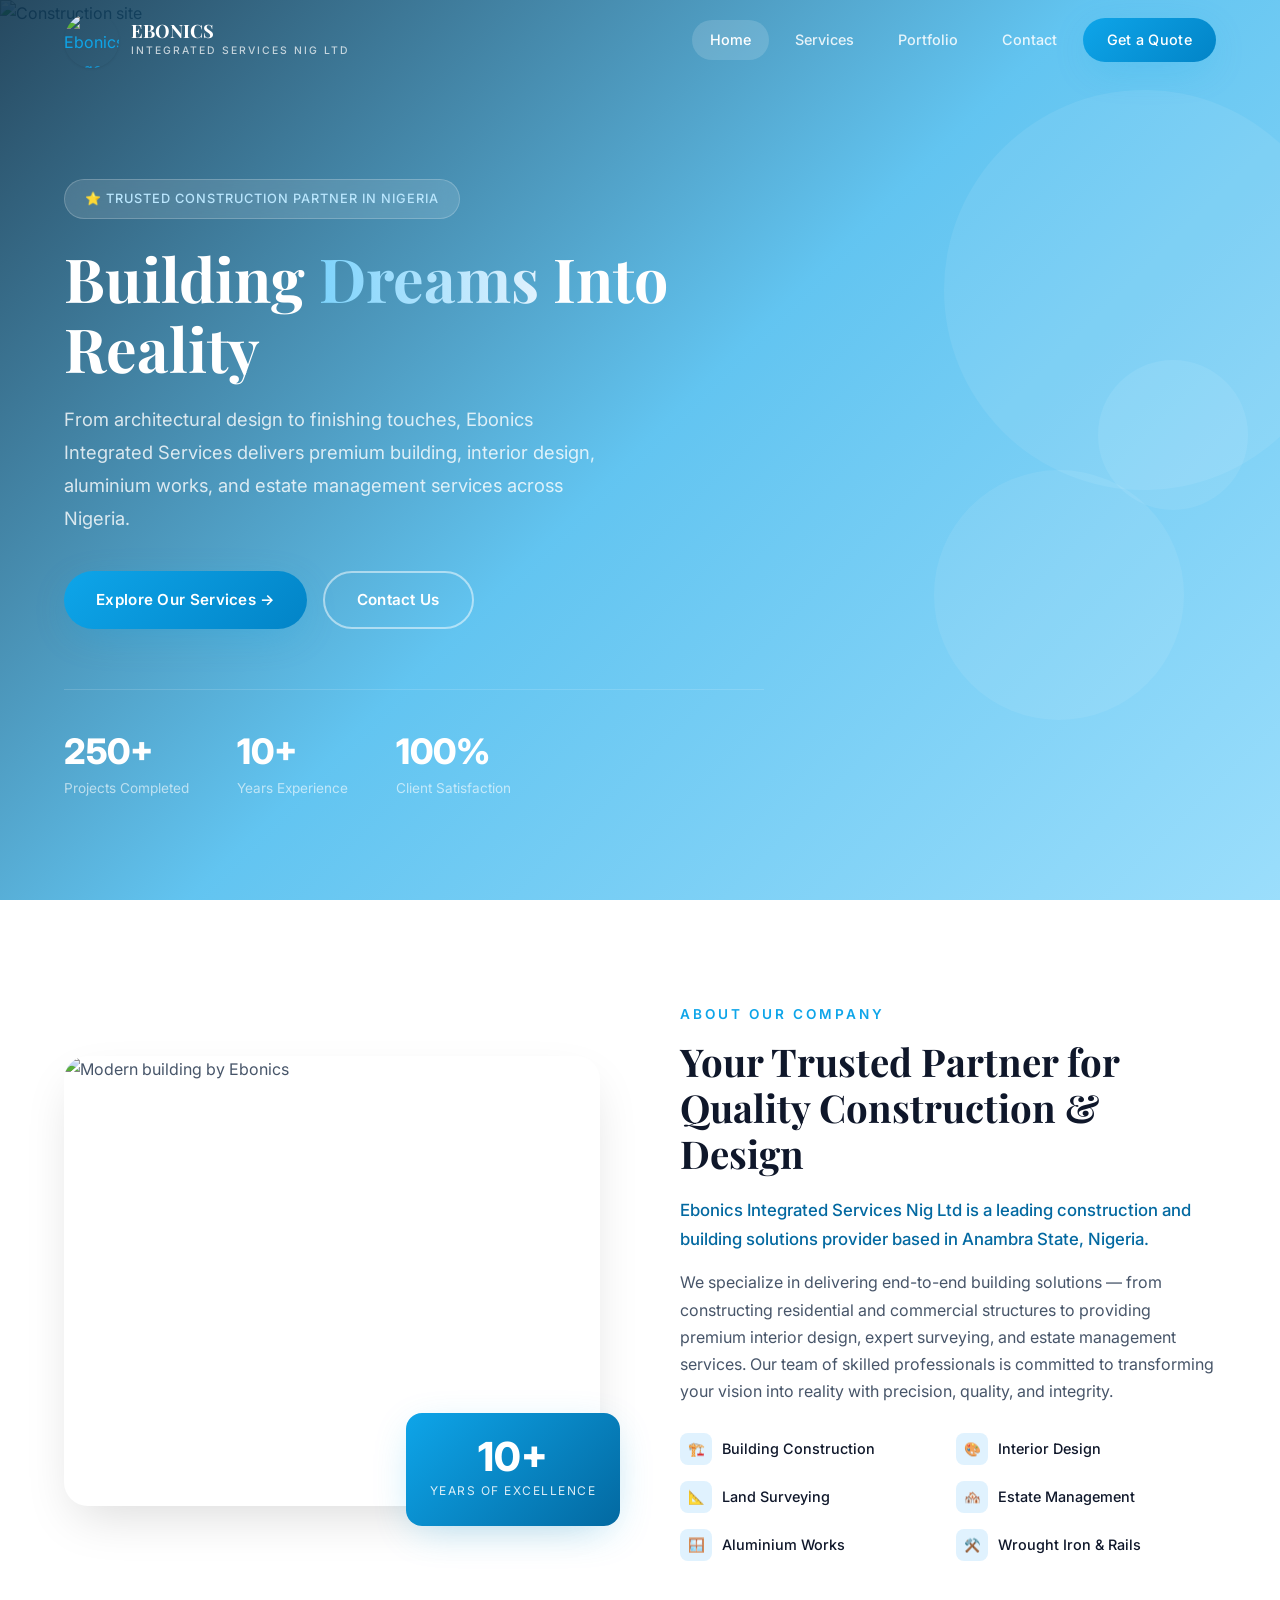
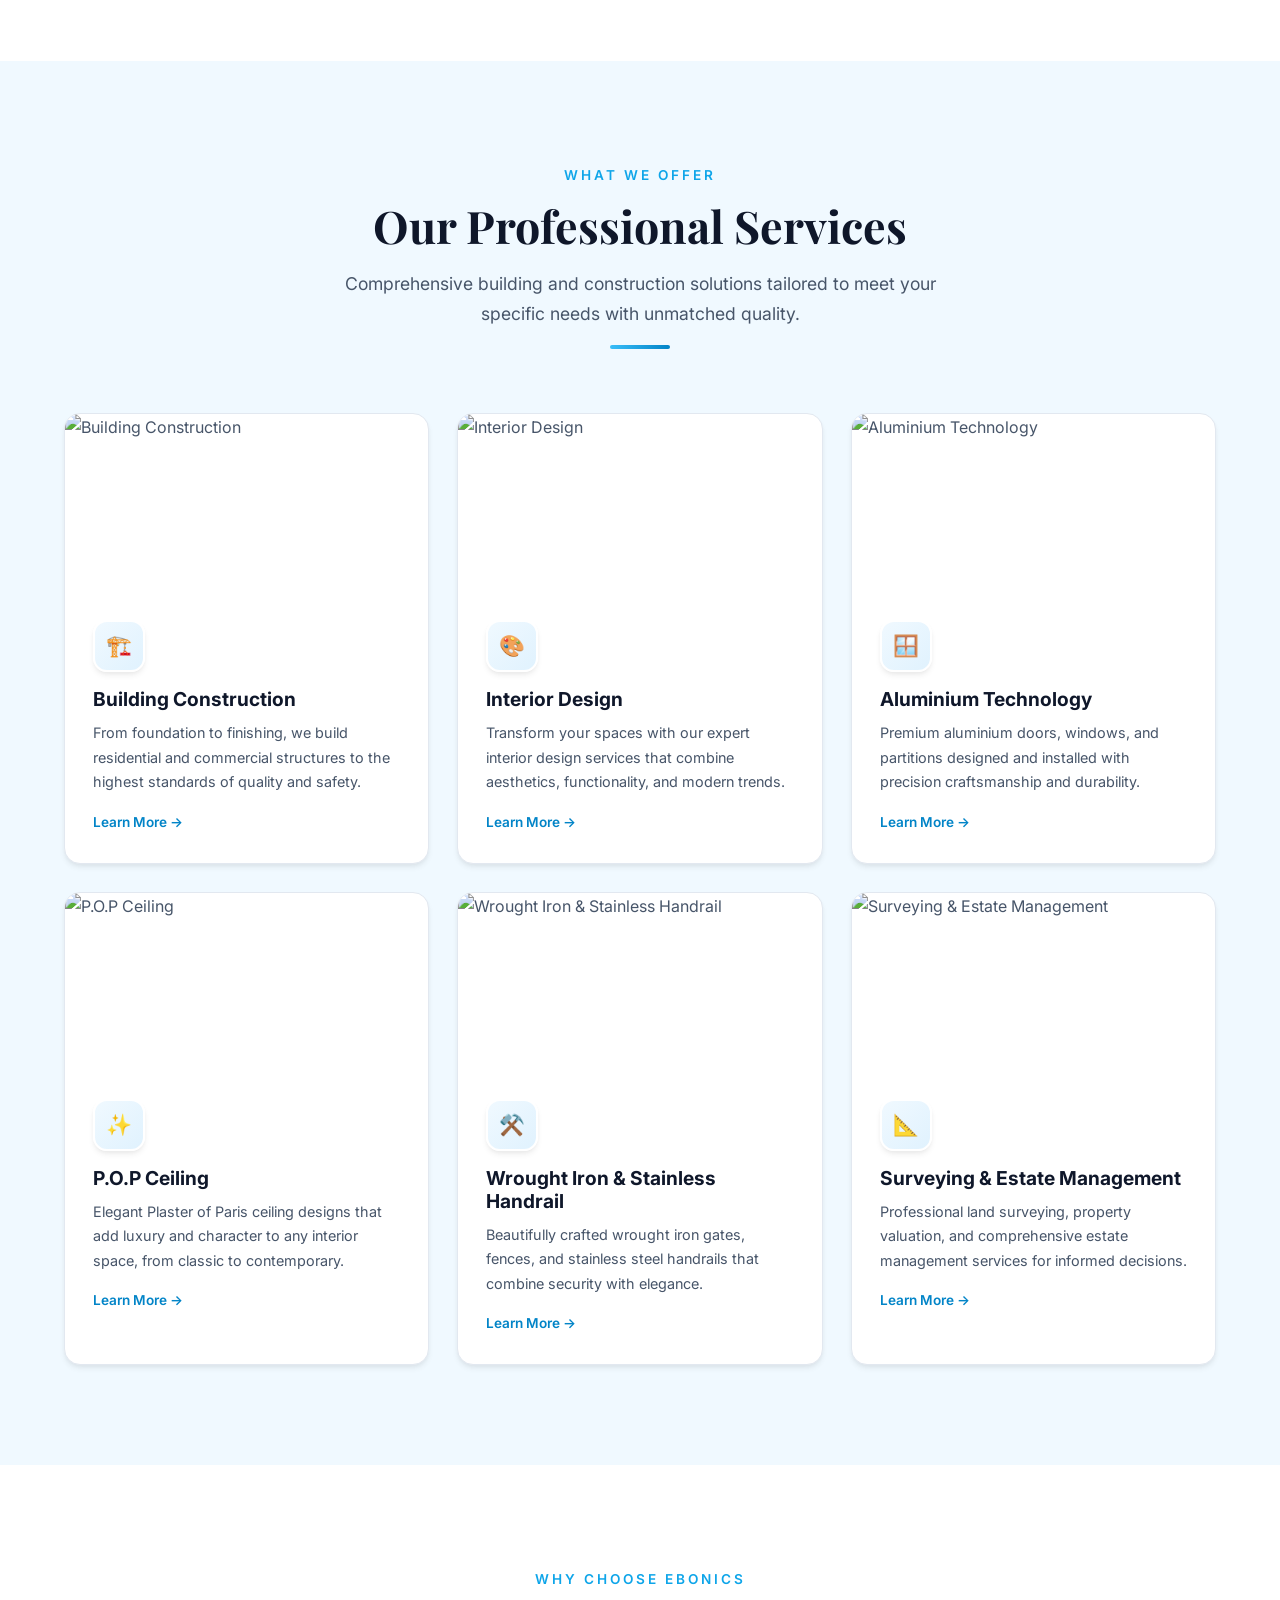
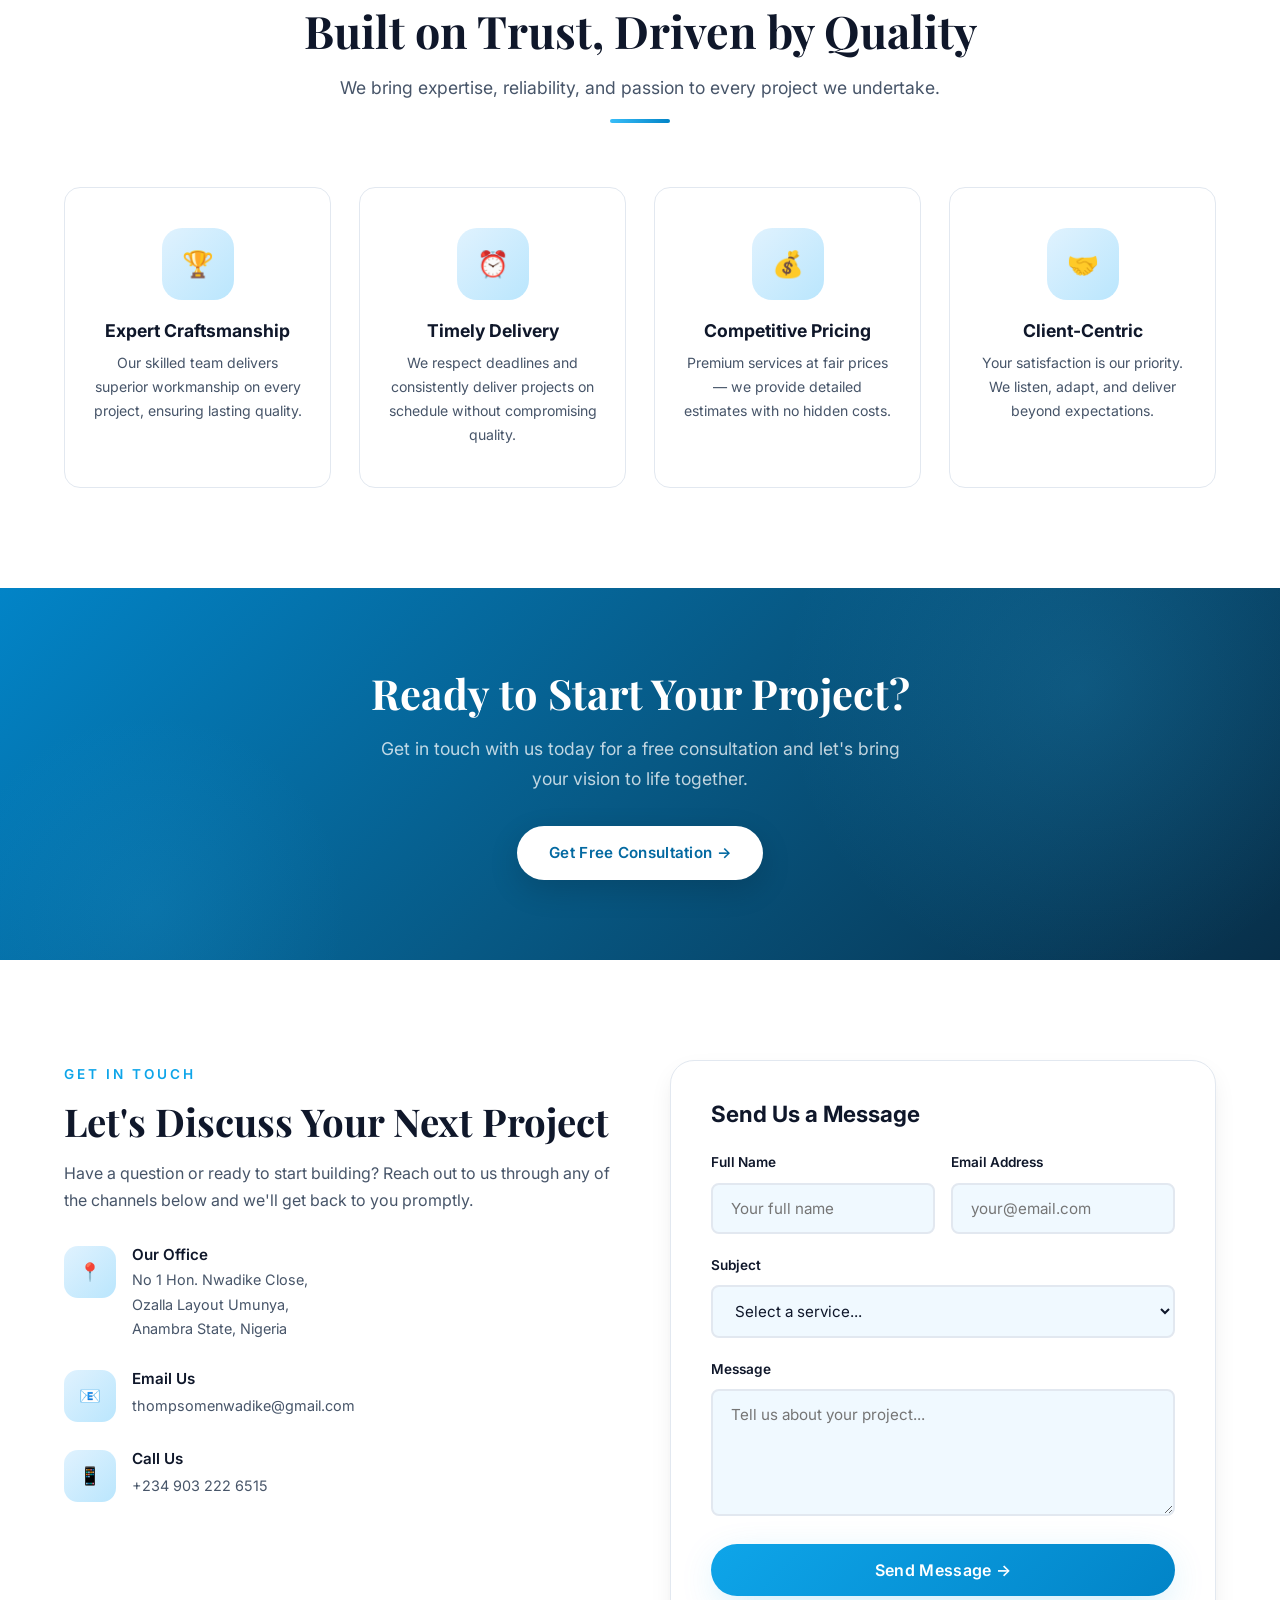
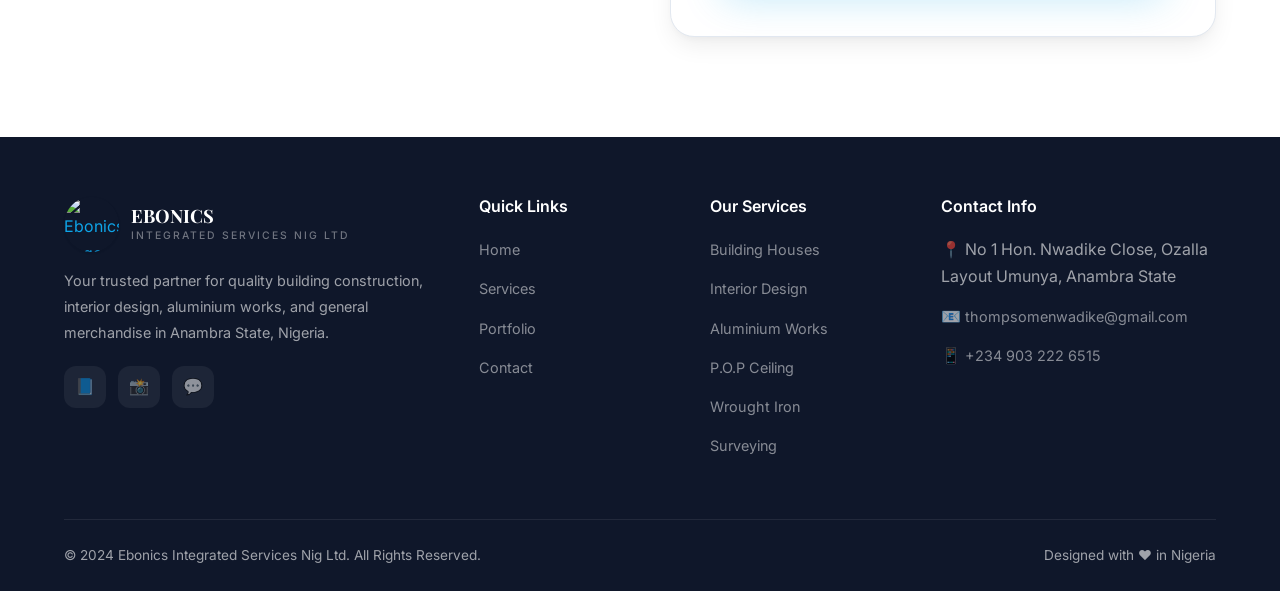
==== index.html @ 0209dad7 "Add files via upload" ====
<!DOCTYPE html>
<html lang="en">
<head>
  <meta charset="UTF-8">
  <meta name="viewport" content="width=device-width, initial-scale=1.0">
  <title>Ebonics Integrated Services Nig Ltd | Building & Construction Experts</title>
  <meta name="description" content="Ebonics Integrated Services Nig Ltd — Premier construction, interior design, surveying, estate management, aluminium technology, POP ceiling, wrought iron & stainless handrail specialists in Anambra State, Nigeria.">
  <meta name="keywords" content="construction, building, interior design, surveying, estate management, aluminium, POP ceiling, wrought iron, stainless handrail, Nigeria, Anambra">
  <link rel="stylesheet" href="style.css">
  <link rel="icon" href="images/logo.png" type="image/png">
</head>
<body>

  <!-- ====== HEADER / NAVIGATION ====== -->
  <header class="header" id="header">
    <div class="container">
      <a href="index.html" class="logo">
        <img src="images/logo.png" alt="Ebonics Logo">
        <div class="logo-text">
          <span class="brand-name">EBONICS</span>
          <span class="brand-tagline">Integrated Services Nig Ltd</span>
        </div>
      </a>

      <nav class="nav-links" id="navLinks">
        <a href="index.html" class="active">Home</a>
        <a href="services.html">Services</a>
        <a href="portfolio.html">Portfolio</a>
        <a href="contact.html">Contact</a>
        <a href="contact.html" class="btn btn-primary">Get a Quote</a>
      </nav>

      <button class="hamburger" id="hamburger" aria-label="Menu">
        <span></span>
        <span></span>
        <span></span>
      </button>
    </div>
    <div class="nav-overlay" id="navOverlay"></div>
  </header>

  <!-- ====== HERO SECTION ====== -->
  <section class="hero" id="hero">
    <div class="hero-bg">
      <img src="images/hero-bg.jpg" alt="Construction site">
    </div>
    <div class="container">
      <div class="hero-content">
        <div class="hero-badge">
          ⭐ Trusted Construction Partner in Nigeria
        </div>
        <h1>Building <span class="highlight">Dreams</span> Into Reality</h1>
        <p>From architectural design to finishing touches, Ebonics Integrated Services delivers premium building, interior design, aluminium works, and estate management services across Nigeria.</p>
        <div class="hero-buttons">
          <a href="services.html" class="btn btn-primary">Explore Our Services →</a>
          <a href="contact.html" class="btn btn-outline">Contact Us</a>
        </div>
        <div class="hero-stats">
          <div class="hero-stat">
            <h3>250+</h3>
            <p>Projects Completed</p>
          </div>
          <div class="hero-stat">
            <h3>10+</h3>
            <p>Years Experience</p>
          </div>
          <div class="hero-stat">
            <h3>100%</h3>
            <p>Client Satisfaction</p>
          </div>
        </div>
      </div>
    </div>
    <div class="hero-shapes">
      <div class="shape shape-1"></div>
      <div class="shape shape-2"></div>
      <div class="shape shape-3"></div>
    </div>
  </section>

  <!-- ====== ABOUT SECTION ====== -->
  <section class="section" id="about">
    <div class="container">
      <div class="about-grid">
        <div class="about-image reveal-left">
          <img src="images/service-building.jpg" alt="Modern building by Ebonics">
          <div class="experience-badge">
            <div class="number">10+</div>
            <div class="label">Years of Excellence</div>
          </div>
        </div>
        <div class="about-text reveal-right">
          <div class="section-header" style="text-align: left; margin-bottom: 0;">
            <span class="subtitle">About Our Company</span>
          </div>
          <h2>Your Trusted Partner for Quality Construction & Design</h2>
          <p class="lead">Ebonics Integrated Services Nig Ltd is a leading construction and building solutions provider based in Anambra State, Nigeria.</p>
          <p>We specialize in delivering end-to-end building solutions — from constructing residential and commercial structures to providing premium interior design, expert surveying, and estate management services. Our team of skilled professionals is committed to transforming your vision into reality with precision, quality, and integrity.</p>
          <div class="about-features">
            <div class="about-feature">
              <span class="icon">🏗️</span>
              Building Construction
            </div>
            <div class="about-feature">
              <span class="icon">🎨</span>
              Interior Design
            </div>
            <div class="about-feature">
              <span class="icon">📐</span>
              Land Surveying
            </div>
            <div class="about-feature">
              <span class="icon">🏘️</span>
              Estate Management
            </div>
            <div class="about-feature">
              <span class="icon">🪟</span>
              Aluminium Works
            </div>
            <div class="about-feature">
              <span class="icon">⚒️</span>
              Wrought Iron & Rails
            </div>
          </div>
        </div>
      </div>
    </div>
  </section>

  <!-- ====== SERVICES SECTION ====== -->
  <section class="section section-alt" id="services">
    <div class="container">
      <div class="section-header reveal">
        <span class="subtitle">What We Offer</span>
        <h2>Our Professional Services</h2>
        <p>Comprehensive building and construction solutions tailored to meet your specific needs with unmatched quality.</p>
        <span class="accent-line"></span>
      </div>

      <div class="services-grid">
        <!-- Service 1 -->
        <div class="service-card reveal">
          <div class="card-image">
            <img src="images/service-building.jpg" alt="Building Construction">
          </div>
          <div class="card-body">
            <div class="card-icon">🏗️</div>
            <h3>Building Construction</h3>
            <p>From foundation to finishing, we build residential and commercial structures to the highest standards of quality and safety.</p>
            <a href="services.html" class="card-link">Learn More →</a>
          </div>
        </div>

        <!-- Service 2 -->
        <div class="service-card reveal">
          <div class="card-image">
            <img src="images/service-interior.jpg" alt="Interior Design">
          </div>
          <div class="card-body">
            <div class="card-icon">🎨</div>
            <h3>Interior Design</h3>
            <p>Transform your spaces with our expert interior design services that combine aesthetics, functionality, and modern trends.</p>
            <a href="services.html" class="card-link">Learn More →</a>
          </div>
        </div>

        <!-- Service 3 -->
        <div class="service-card reveal">
          <div class="card-image">
            <img src="images/service-aluminium.jpg" alt="Aluminium Technology">
          </div>
          <div class="card-body">
            <div class="card-icon">🪟</div>
            <h3>Aluminium Technology</h3>
            <p>Premium aluminium doors, windows, and partitions designed and installed with precision craftsmanship and durability.</p>
            <a href="services.html" class="card-link">Learn More →</a>
          </div>
        </div>

        <!-- Service 4 -->
        <div class="service-card reveal">
          <div class="card-image">
            <img src="images/service-ceiling.jpg" alt="P.O.P Ceiling">
          </div>
          <div class="card-body">
            <div class="card-icon">✨</div>
            <h3>P.O.P Ceiling</h3>
            <p>Elegant Plaster of Paris ceiling designs that add luxury and character to any interior space, from classic to contemporary.</p>
            <a href="services.html" class="card-link">Learn More →</a>
          </div>
        </div>

        <!-- Service 5 -->
        <div class="service-card reveal">
          <div class="card-image">
            <img src="images/service-wroughtiron.jpg" alt="Wrought Iron & Stainless Handrail">
          </div>
          <div class="card-body">
            <div class="card-icon">⚒️</div>
            <h3>Wrought Iron & Stainless Handrail</h3>
            <p>Beautifully crafted wrought iron gates, fences, and stainless steel handrails that combine security with elegance.</p>
            <a href="services.html" class="card-link">Learn More →</a>
          </div>
        </div>

        <!-- Service 6 -->
        <div class="service-card reveal">
          <div class="card-image">
            <img src="images/service-building.jpg" alt="Surveying & Estate Management">
          </div>
          <div class="card-body">
            <div class="card-icon">📐</div>
            <h3>Surveying & Estate Management</h3>
            <p>Professional land surveying, property valuation, and comprehensive estate management services for informed decisions.</p>
            <a href="services.html" class="card-link">Learn More →</a>
          </div>
        </div>
      </div>
    </div>
  </section>

  <!-- ====== WHY CHOOSE US ====== -->
  <section class="section" id="why-us">
    <div class="container">
      <div class="section-header reveal">
        <span class="subtitle">Why Choose Ebonics</span>
        <h2>Built on Trust, Driven by Quality</h2>
        <p>We bring expertise, reliability, and passion to every project we undertake.</p>
        <span class="accent-line"></span>
      </div>

      <div class="why-grid">
        <div class="why-card reveal">
          <div class="why-icon">🏆</div>
          <h3>Expert Craftsmanship</h3>
          <p>Our skilled team delivers superior workmanship on every project, ensuring lasting quality.</p>
        </div>
        <div class="why-card reveal">
          <div class="why-icon">⏰</div>
          <h3>Timely Delivery</h3>
          <p>We respect deadlines and consistently deliver projects on schedule without compromising quality.</p>
        </div>
        <div class="why-card reveal">
          <div class="why-icon">💰</div>
          <h3>Competitive Pricing</h3>
          <p>Premium services at fair prices — we provide detailed estimates with no hidden costs.</p>
        </div>
        <div class="why-card reveal">
          <div class="why-icon">🤝</div>
          <h3>Client-Centric</h3>
          <p>Your satisfaction is our priority. We listen, adapt, and deliver beyond expectations.</p>
        </div>
      </div>
    </div>
  </section>

  <!-- ====== CTA BANNER ====== -->
  <section class="cta-banner">
    <div class="container reveal">
      <h2>Ready to Start Your Project?</h2>
      <p>Get in touch with us today for a free consultation and let's bring your vision to life together.</p>
      <a href="mailto:thompsomenwadike@gmail.com?subject=Project%20Inquiry%20-%20Ebonics%20Integrated%20Services" class="btn btn-primary">Get Free Consultation →</a>
    </div>
  </section>

  <!-- ====== CONTACT PREVIEW ====== -->
  <section class="section" id="contact-preview">
    <div class="container">
      <div class="contact-grid">
        <div class="contact-info reveal-left">
          <div class="section-header" style="text-align: left; margin-bottom: 0;">
            <span class="subtitle">Get In Touch</span>
          </div>
          <h2>Let's Discuss Your Next Project</h2>
          <p>Have a question or ready to start building? Reach out to us through any of the channels below and we'll get back to you promptly.</p>

          <div class="contact-item">
            <div class="contact-icon">📍</div>
            <div>
              <h4>Our Office</h4>
              <p>No 1 Hon. Nwadike Close,<br>Ozalla Layout Umunya,<br>Anambra State, Nigeria</p>
            </div>
          </div>

          <div class="contact-item">
            <div class="contact-icon">📧</div>
            <div>
              <h4>Email Us</h4>
              <a href="mailto:thompsomenwadike@gmail.com">thompsomenwadike@gmail.com</a>
            </div>
          </div>

          <div class="contact-item">
            <div class="contact-icon">📱</div>
            <div>
              <h4>Call Us</h4>
              <a href="tel:+2349032226515">+234 903 222 6515</a>
            </div>
          </div>
        </div>

        <div class="contact-form reveal-right">
          <h3>Send Us a Message</h3>
          <form id="contactForm">
            <div class="form-row">
              <div class="form-group">
                <label for="contactName">Full Name</label>
                <input type="text" id="contactName" name="name" placeholder="Your full name" required>
              </div>
              <div class="form-group">
                <label for="contactEmail">Email Address</label>
                <input type="email" id="contactEmail" name="email" placeholder="your@email.com" required>
              </div>
            </div>
            <div class="form-group">
              <label for="contactSubject">Subject</label>
              <select id="contactSubject" name="subject">
                <option value="">Select a service...</option>
                <option value="Building Construction">Building Construction</option>
                <option value="Interior Design">Interior Design</option>
                <option value="Aluminium Works">Aluminium Works</option>
                <option value="POP Ceiling">P.O.P Ceiling</option>
                <option value="Wrought Iron & Handrail">Wrought Iron & Stainless Handrail</option>
                <option value="Surveying & Estate Management">Surveying & Estate Management</option>
                <option value="General Inquiry">General Inquiry</option>
              </select>
            </div>
            <div class="form-group">
              <label for="contactMessage">Message</label>
              <textarea id="contactMessage" name="message" placeholder="Tell us about your project..." rows="5" required></textarea>
            </div>
            <button type="submit" class="btn btn-primary">Send Message →</button>
          </form>
        </div>
      </div>
    </div>
  </section>

  <!-- ====== FOOTER ====== -->
  <footer class="footer" id="footer">
    <div class="container">
      <div class="footer-grid">
        <div class="footer-brand">
          <a href="index.html" class="logo">
            <img src="images/logo.png" alt="Ebonics Logo">
            <div class="logo-text">
              <span class="brand-name">EBONICS</span>
              <span class="brand-tagline">Integrated Services Nig Ltd</span>
            </div>
          </a>
          <p>Your trusted partner for quality building construction, interior design, aluminium works, and general merchandise in Anambra State, Nigeria.</p>
          <div class="footer-social">
            <a href="#" aria-label="Facebook">📘</a>
            <a href="#" aria-label="Instagram">📸</a>
            <a href="#" aria-label="WhatsApp">💬</a>
          </div>
        </div>

        <div class="footer-col">
          <h4>Quick Links</h4>
          <ul>
            <li><a href="index.html">Home</a></li>
            <li><a href="services.html">Services</a></li>
            <li><a href="portfolio.html">Portfolio</a></li>
            <li><a href="contact.html">Contact</a></li>
          </ul>
        </div>

        <div class="footer-col">
          <h4>Our Services</h4>
          <ul>
            <li><a href="services.html">Building Houses</a></li>
            <li><a href="services.html">Interior Design</a></li>
            <li><a href="services.html">Aluminium Works</a></li>
            <li><a href="services.html">P.O.P Ceiling</a></li>
            <li><a href="services.html">Wrought Iron</a></li>
            <li><a href="services.html">Surveying</a></li>
          </ul>
        </div>

        <div class="footer-col">
          <h4>Contact Info</h4>
          <ul>
            <li>📍 No 1 Hon. Nwadike Close, Ozalla Layout Umunya, Anambra State</li>
            <li>📧 <a href="mailto:thompsomenwadike@gmail.com">thompsomenwadike@gmail.com</a></li>
            <li>📱 <a href="tel:+2349032226515">+234 903 222 6515</a></li>
          </ul>
        </div>
      </div>

      <div class="footer-bottom">
        <p>&copy; 2024 Ebonics Integrated Services Nig Ltd. All Rights Reserved.</p>
        <p>Designed with ❤️ in Nigeria</p>
      </div>
    </div>
  </footer>

  <script src="script.js"></script>
</body>
</html>
---- style.css ----
/* ============================================
   EBONICS INTEGRATED SERVICES - Design System
   Colors: Sky Blue & White with Gold accents
   ============================================ */

/* Google Fonts */
@import url('https://fonts.googleapis.com/css2?family=Inter:wght@300;400;500;600;700;800;900&family=Playfair+Display:wght@400;500;600;700&display=swap');

/* ---- CSS Custom Properties ---- */
:root {
  /* Primary Sky Blue Palette */
  --sky-50: #f0f9ff;
  --sky-100: #e0f2fe;
  --sky-200: #bae6fd;
  --sky-300: #7dd3fc;
  --sky-400: #38bdf8;
  --sky-500: #0ea5e9;
  --sky-600: #0284c7;
  --sky-700: #0369a1;
  --sky-800: #075985;
  --sky-900: #0c4a6e;
  --sky-950: #082f49;

  /* Neutral */
  --white: #ffffff;
  --off-white: #f8fafc;
  --gray-100: #f1f5f9;
  --gray-200: #e2e8f0;
  --gray-300: #cbd5e1;
  --gray-400: #94a3b8;
  --gray-500: #64748b;
  --gray-600: #475569;
  --gray-700: #334155;
  --gray-800: #1e293b;
  --gray-900: #0f172a;

  /* Accent from Logo */
  --gold: #c9a84c;
  --gold-dark: #a58836;
  --green-dark: #1b5e3b;

  /* Semantic */
  --primary: var(--sky-500);
  --primary-hover: var(--sky-600);
  --primary-light: var(--sky-100);
  --text-heading: var(--gray-900);
  --text-body: var(--gray-600);
  --text-muted: var(--gray-400);
  --bg-primary: var(--white);
  --bg-secondary: var(--sky-50);
  --border-color: var(--gray-200);

  /* Sizing */
  --max-width: 1200px;
  --header-height: 80px;
  --border-radius: 16px;
  --border-radius-sm: 8px;
  --border-radius-lg: 24px;

  /* Shadows */
  --shadow-sm: 0 1px 3px rgba(0, 0, 0, 0.06), 0 1px 2px rgba(0, 0, 0, 0.04);
  --shadow-md: 0 4px 6px -1px rgba(0, 0, 0, 0.07), 0 2px 4px -1px rgba(0, 0, 0, 0.04);
  --shadow-lg: 0 10px 25px -3px rgba(0, 0, 0, 0.08), 0 4px 6px -2px rgba(0, 0, 0, 0.03);
  --shadow-xl: 0 20px 50px -12px rgba(0, 0, 0, 0.15);
  --shadow-blue: 0 10px 40px -10px rgba(14, 165, 233, 0.3);

  /* Transitions */
  --transition-fast: 0.2s ease;
  --transition-base: 0.3s ease;
  --transition-slow: 0.5s ease;
}

/* ---- Reset & Base ---- */
*, *::before, *::after {
  margin: 0;
  padding: 0;
  box-sizing: border-box;
}

html {
  scroll-behavior: smooth;
  font-size: 16px;
}

body {
  font-family: 'Inter', -apple-system, BlinkMacSystemFont, sans-serif;
  color: var(--text-body);
  background-color: var(--bg-primary);
  line-height: 1.7;
  overflow-x: hidden;
  -webkit-font-smoothing: antialiased;
  -moz-osx-font-smoothing: grayscale;
}

img {
  max-width: 100%;
  height: auto;
  display: block;
}

a {
  color: var(--primary);
  text-decoration: none;
  transition: color var(--transition-fast);
}

a:hover {
  color: var(--primary-hover);
}

ul, ol {
  list-style: none;
}

h1, h2, h3, h4, h5, h6 {
  font-family: 'Playfair Display', 'Georgia', serif;
  color: var(--text-heading);
  line-height: 1.2;
  font-weight: 700;
}

/* ---- Utility Classes ---- */
.container {
  width: 100%;
  max-width: var(--max-width);
  margin: 0 auto;
  padding: 0 24px;
}

.section {
  padding: 100px 0;
}

.section-alt {
  background-color: var(--bg-secondary);
}

.section-header {
  text-align: center;
  margin-bottom: 64px;
}

.section-header .subtitle {
  display: inline-block;
  font-size: 0.85rem;
  font-weight: 600;
  color: var(--primary);
  text-transform: uppercase;
  letter-spacing: 3px;
  margin-bottom: 12px;
  font-family: 'Inter', sans-serif;
}

.section-header h2 {
  font-size: clamp(2rem, 4vw, 2.8rem);
  margin-bottom: 16px;
  color: var(--text-heading);
}

.section-header p {
  font-size: 1.1rem;
  color: var(--text-body);
  max-width: 600px;
  margin: 0 auto;
}

.section-header .accent-line {
  display: block;
  width: 60px;
  height: 4px;
  background: linear-gradient(90deg, var(--sky-400), var(--sky-600));
  border-radius: 2px;
  margin: 16px auto 0;
}

.btn {
  display: inline-flex;
  align-items: center;
  gap: 8px;
  padding: 14px 32px;
  font-size: 0.95rem;
  font-weight: 600;
  font-family: 'Inter', sans-serif;
  border-radius: 50px;
  border: none;
  cursor: pointer;
  transition: all var(--transition-base);
  text-decoration: none;
  letter-spacing: 0.3px;
}

.btn-primary {
  background: linear-gradient(135deg, var(--sky-500), var(--sky-600));
  color: var(--white);
  box-shadow: var(--shadow-blue);
}

.btn-primary:hover {
  background: linear-gradient(135deg, var(--sky-600), var(--sky-700));
  transform: translateY(-2px);
  box-shadow: 0 14px 44px -10px rgba(14, 165, 233, 0.45);
  color: var(--white);
}

.btn-outline {
  background: transparent;
  color: var(--white);
  border: 2px solid rgba(255, 255, 255, 0.5);
}

.btn-outline:hover {
  background: var(--white);
  color: var(--sky-600);
  border-color: var(--white);
  transform: translateY(-2px);
}

.btn-outline-dark {
  background: transparent;
  color: var(--sky-600);
  border: 2px solid var(--sky-500);
}

.btn-outline-dark:hover {
  background: var(--sky-500);
  color: var(--white);
  transform: translateY(-2px);
  box-shadow: var(--shadow-blue);
}

/* ---- Scroll Animation Classes ---- */
.reveal {
  opacity: 0;
  transform: translateY(40px);
  transition: opacity 0.8s ease, transform 0.8s ease;
}

.reveal.active {
  opacity: 1;
  transform: translateY(0);
}

.reveal-left {
  opacity: 0;
  transform: translateX(-40px);
  transition: opacity 0.8s ease, transform 0.8s ease;
}

.reveal-left.active {
  opacity: 1;
  transform: translateX(0);
}

.reveal-right {
  opacity: 0;
  transform: translateX(40px);
  transition: opacity 0.8s ease, transform 0.8s ease;
}

.reveal-right.active {
  opacity: 1;
  transform: translateX(0);
}

/* ---- HEADER / NAVIGATION ---- */
.header {
  position: fixed;
  top: 0;
  left: 0;
  right: 0;
  height: var(--header-height);
  z-index: 1000;
  transition: all var(--transition-base);
}

.header.scrolled {
  background: rgba(255, 255, 255, 0.92);
  backdrop-filter: blur(20px);
  -webkit-backdrop-filter: blur(20px);
  box-shadow: 0 1px 20px rgba(0, 0, 0, 0.06);
}

.header .container {
  display: flex;
  align-items: center;
  justify-content: space-between;
  height: 100%;
}

.logo {
  display: flex;
  align-items: center;
  gap: 12px;
  text-decoration: none;
}

.logo img {
  width: 55px;
  height: 55px;
  border-radius: 50%;
  object-fit: cover;
  box-shadow: var(--shadow-sm);
}

.logo-text {
  display: flex;
  flex-direction: column;
}

.logo-text .brand-name {
  font-family: 'Playfair Display', serif;
  font-size: 1.15rem;
  font-weight: 700;
  color: var(--white);
  line-height: 1.2;
  transition: color var(--transition-base);
}

.logo-text .brand-tagline {
  font-size: 0.65rem;
  text-transform: uppercase;
  letter-spacing: 2px;
  color: rgba(255, 255, 255, 0.7);
  font-weight: 500;
  transition: color var(--transition-base);
}

.header.scrolled .logo-text .brand-name {
  color: var(--sky-800);
}

.header.scrolled .logo-text .brand-tagline {
  color: var(--gray-500);
}

.nav-links {
  display: flex;
  align-items: center;
  gap: 8px;
}

.nav-links a {
  font-size: 0.9rem;
  font-weight: 500;
  color: rgba(255, 255, 255, 0.85);
  padding: 8px 18px;
  border-radius: 50px;
  transition: all var(--transition-fast);
  font-family: 'Inter', sans-serif;
}

.nav-links a:hover,
.nav-links a.active {
  color: var(--white);
  background: rgba(255, 255, 255, 0.15);
}

.header.scrolled .nav-links a {
  color: var(--gray-700);
}

.header.scrolled .nav-links a:hover,
.header.scrolled .nav-links a.active {
  color: var(--sky-600);
  background: var(--sky-50);
}

.nav-links .btn-primary {
  color: var(--white) !important;
  padding: 10px 24px;
}

/* Hamburger Menu */
.hamburger {
  display: none;
  flex-direction: column;
  gap: 6px;
  cursor: pointer;
  padding: 4px;
  background: none;
  border: none;
  z-index: 1001;
}

.hamburger span {
  display: block;
  width: 28px;
  height: 2.5px;
  background: var(--white);
  border-radius: 2px;
  transition: all var(--transition-base);
}

.header.scrolled .hamburger span {
  background: var(--gray-800);
}

.hamburger.open span:nth-child(1) {
  transform: rotate(45deg) translate(6px, 6px);
}

.hamburger.open span:nth-child(2) {
  opacity: 0;
}

.hamburger.open span:nth-child(3) {
  transform: rotate(-45deg) translate(6px, -6px);
}

/* ---- HERO SECTION ---- */
.hero {
  position: relative;
  min-height: 100vh;
  display: flex;
  align-items: center;
  overflow: hidden;
}

.hero-bg {
  position: absolute;
  top: 0;
  left: 0;
  width: 100%;
  height: 100%;
  z-index: 0;
}

.hero-bg img {
  width: 100%;
  height: 100%;
  object-fit: cover;
}

.hero-bg::after {
  content: '';
  position: absolute;
  top: 0;
  left: 0;
  width: 100%;
  height: 100%;
  background: linear-gradient(
    135deg,
    rgba(8, 47, 73, 0.88) 0%,
    rgba(14, 165, 233, 0.65) 50%,
    rgba(56, 189, 248, 0.5) 100%
  );
}

.hero-content {
  position: relative;
  z-index: 1;
  max-width: 700px;
  padding-top: var(--header-height);
}

.hero-content .hero-badge {
  display: inline-flex;
  align-items: center;
  gap: 8px;
  background: rgba(255, 255, 255, 0.12);
  backdrop-filter: blur(10px);
  border: 1px solid rgba(255, 255, 255, 0.2);
  padding: 8px 20px;
  border-radius: 50px;
  font-size: 0.8rem;
  color: var(--sky-200);
  font-weight: 500;
  letter-spacing: 1px;
  text-transform: uppercase;
  margin-bottom: 24px;
  animation: fadeInUp 0.8s ease forwards;
}

.hero-content h1 {
  font-size: clamp(2.4rem, 5.5vw, 3.8rem);
  color: var(--white);
  margin-bottom: 20px;
  line-height: 1.15;
  animation: fadeInUp 0.8s 0.15s ease both;
}

.hero-content h1 .highlight {
  background: linear-gradient(90deg, var(--sky-300), var(--sky-100));
  -webkit-background-clip: text;
  -webkit-text-fill-color: transparent;
  background-clip: text;
}

.hero-content p {
  font-size: 1.15rem;
  color: rgba(255, 255, 255, 0.8);
  margin-bottom: 36px;
  line-height: 1.8;
  max-width: 560px;
  animation: fadeInUp 0.8s 0.3s ease both;
}

.hero-buttons {
  display: flex;
  gap: 16px;
  flex-wrap: wrap;
  animation: fadeInUp 0.8s 0.45s ease both;
}

.hero-stats {
  display: flex;
  gap: 48px;
  margin-top: 60px;
  padding-top: 40px;
  border-top: 1px solid rgba(255, 255, 255, 0.15);
  animation: fadeInUp 0.8s 0.6s ease both;
}

.hero-stat h3 {
  font-family: 'Inter', sans-serif;
  font-size: 2.2rem;
  font-weight: 800;
  color: var(--white);
  margin-bottom: 4px;
}

.hero-stat p {
  font-size: 0.85rem;
  color: rgba(255, 255, 255, 0.6);
  margin-bottom: 0;
}

/* Floating Shapes */
.hero-shapes {
  position: absolute;
  right: 0;
  top: 0;
  width: 50%;
  height: 100%;
  z-index: 1;
  pointer-events: none;
  overflow: hidden;
}

.shape {
  position: absolute;
  border-radius: 50%;
  opacity: 0.08;
  background: var(--white);
}

.shape-1 {
  width: 400px;
  height: 400px;
  top: 10%;
  right: -10%;
  animation: float 8s ease-in-out infinite;
}

.shape-2 {
  width: 250px;
  height: 250px;
  bottom: 20%;
  right: 15%;
  animation: float 10s ease-in-out infinite reverse;
}

.shape-3 {
  width: 150px;
  height: 150px;
  top: 40%;
  right: 5%;
  animation: float 6s ease-in-out infinite 2s;
}

/* ---- ABOUT SECTION ---- */
.about-grid {
  display: grid;
  grid-template-columns: 1fr 1fr;
  gap: 80px;
  align-items: center;
}

.about-image {
  position: relative;
}

.about-image img {
  border-radius: var(--border-radius-lg);
  box-shadow: var(--shadow-xl);
  width: 100%;
  height: 450px;
  object-fit: cover;
}

.about-image .experience-badge {
  position: absolute;
  bottom: -20px;
  right: -20px;
  background: linear-gradient(135deg, var(--sky-500), var(--sky-700));
  color: var(--white);
  padding: 24px;
  border-radius: var(--border-radius);
  box-shadow: var(--shadow-blue);
  text-align: center;
}

.experience-badge .number {
  font-family: 'Inter', sans-serif;
  font-size: 2.5rem;
  font-weight: 800;
  line-height: 1;
}

.experience-badge .label {
  font-size: 0.75rem;
  text-transform: uppercase;
  letter-spacing: 1.5px;
  margin-top: 4px;
  opacity: 0.85;
}

.about-text h2 {
  font-size: clamp(1.8rem, 3.5vw, 2.4rem);
  margin-bottom: 20px;
}

.about-text .lead {
  font-size: 1.05rem;
  color: var(--sky-700);
  font-weight: 500;
  margin-bottom: 16px;
}

.about-text p {
  margin-bottom: 16px;
}

.about-features {
  display: grid;
  grid-template-columns: 1fr 1fr;
  gap: 16px;
  margin-top: 28px;
}

.about-feature {
  display: flex;
  align-items: center;
  gap: 10px;
  font-weight: 500;
  color: var(--text-heading);
  font-size: 0.9rem;
}

.about-feature .icon {
  display: flex;
  align-items: center;
  justify-content: center;
  width: 32px;
  height: 32px;
  border-radius: 8px;
  background: var(--sky-100);
  color: var(--sky-600);
  font-size: 0.85rem;
  flex-shrink: 0;
}

/* ---- SERVICES SECTION ---- */
.services-grid {
  display: grid;
  grid-template-columns: repeat(3, 1fr);
  gap: 28px;
}

.service-card {
  position: relative;
  background: var(--white);
  border-radius: var(--border-radius);
  overflow: hidden;
  box-shadow: var(--shadow-md);
  transition: all var(--transition-base);
  border: 1px solid var(--border-color);
}

.service-card:hover {
  transform: translateY(-8px);
  box-shadow: var(--shadow-xl);
  border-color: var(--sky-200);
}

.service-card .card-image {
  width: 100%;
  height: 220px;
  overflow: hidden;
}

.service-card .card-image img {
  width: 100%;
  height: 100%;
  object-fit: cover;
  transition: transform var(--transition-slow);
}

.service-card:hover .card-image img {
  transform: scale(1.08);
}

.service-card .card-body {
  padding: 28px;
}

.service-card .card-icon {
  display: flex;
  align-items: center;
  justify-content: center;
  width: 52px;
  height: 52px;
  border-radius: 14px;
  background: linear-gradient(135deg, var(--sky-50), var(--sky-100));
  color: var(--sky-600);
  font-size: 1.3rem;
  margin-bottom: 16px;
  margin-top: -42px;
  position: relative;
  z-index: 2;
  box-shadow: var(--shadow-md);
  border: 2px solid var(--white);
}

.service-card h3 {
  font-size: 1.2rem;
  margin-bottom: 10px;
  font-family: 'Inter', sans-serif;
  font-weight: 700;
}

.service-card p {
  font-size: 0.9rem;
  color: var(--text-body);
  line-height: 1.7;
}

.service-card .card-link {
  display: inline-flex;
  align-items: center;
  gap: 6px;
  margin-top: 16px;
  font-size: 0.85rem;
  font-weight: 600;
  color: var(--sky-600);
  transition: gap var(--transition-fast);
}

.service-card:hover .card-link {
  gap: 10px;
}

/* ---- WHY CHOOSE US ---- */
.why-grid {
  display: grid;
  grid-template-columns: repeat(4, 1fr);
  gap: 28px;
}

.why-card {
  text-align: center;
  padding: 40px 28px;
  border-radius: var(--border-radius);
  background: var(--white);
  border: 1px solid var(--border-color);
  transition: all var(--transition-base);
}

.why-card:hover {
  transform: translateY(-6px);
  box-shadow: var(--shadow-lg);
  border-color: var(--sky-200);
}

.why-card .why-icon {
  display: flex;
  align-items: center;
  justify-content: center;
  width: 72px;
  height: 72px;
  border-radius: 20px;
  background: linear-gradient(135deg, var(--sky-100), var(--sky-200));
  color: var(--sky-600);
  font-size: 1.6rem;
  margin: 0 auto 20px;
  transition: all var(--transition-base);
}

.why-card:hover .why-icon {
  background: linear-gradient(135deg, var(--sky-500), var(--sky-600));
  color: var(--white);
  transform: scale(1.1);
}

.why-card h3 {
  font-size: 1.1rem;
  margin-bottom: 10px;
  font-family: 'Inter', sans-serif;
  font-weight: 700;
}

.why-card p {
  font-size: 0.88rem;
  color: var(--text-body);
}

/* ---- CTA BANNER ---- */
.cta-banner {
  background: linear-gradient(135deg, var(--sky-600) 0%, var(--sky-800) 50%, var(--sky-950) 100%);
  padding: 80px 0;
  text-align: center;
  position: relative;
  overflow: hidden;
}

.cta-banner::before {
  content: '';
  position: absolute;
  width: 600px;
  height: 600px;
  background: radial-gradient(circle, rgba(56, 189, 248, 0.15) 0%, transparent 70%);
  top: -200px;
  right: -100px;
  border-radius: 50%;
}

.cta-banner::after {
  content: '';
  position: absolute;
  width: 400px;
  height: 400px;
  background: radial-gradient(circle, rgba(56, 189, 248, 0.1) 0%, transparent 70%);
  bottom: -150px;
  left: -50px;
  border-radius: 50%;
}

.cta-banner .container {
  position: relative;
  z-index: 1;
}

.cta-banner h2 {
  font-size: clamp(1.8rem, 3.5vw, 2.6rem);
  color: var(--white);
  margin-bottom: 16px;
}

.cta-banner p {
  font-size: 1.1rem;
  color: rgba(255, 255, 255, 0.75);
  max-width: 550px;
  margin: 0 auto 32px;
}

.cta-banner .btn-primary {
  background: var(--white);
  color: var(--sky-700);
  box-shadow: 0 10px 30px rgba(0, 0, 0, 0.15);
}

.cta-banner .btn-primary:hover {
  background: var(--sky-100);
  transform: translateY(-3px);
  box-shadow: 0 14px 40px rgba(0, 0, 0, 0.2);
  color: var(--sky-800);
}

/* ---- CONTACT SECTION ---- */
.contact-grid {
  display: grid;
  grid-template-columns: 1fr 1fr;
  gap: 60px;
}

.contact-info h2 {
  font-size: clamp(1.8rem, 3.5vw, 2.4rem);
  margin-bottom: 16px;
}

.contact-info > p {
  margin-bottom: 32px;
}

.contact-item {
  display: flex;
  align-items: flex-start;
  gap: 16px;
  margin-bottom: 28px;
}

.contact-item .contact-icon {
  display: flex;
  align-items: center;
  justify-content: center;
  width: 52px;
  height: 52px;
  border-radius: 14px;
  background: linear-gradient(135deg, var(--sky-100), var(--sky-200));
  color: var(--sky-600);
  font-size: 1.1rem;
  flex-shrink: 0;
  transition: all var(--transition-base);
}

.contact-item:hover .contact-icon {
  background: linear-gradient(135deg, var(--sky-500), var(--sky-600));
  color: var(--white);
  transform: scale(1.05);
}

.contact-item h4 {
  font-size: 0.95rem;
  font-family: 'Inter', sans-serif;
  font-weight: 600;
  margin-bottom: 4px;
}

.contact-item p,
.contact-item a {
  font-size: 0.9rem;
  color: var(--text-body);
}

.contact-form {
  background: var(--white);
  padding: 40px;
  border-radius: var(--border-radius-lg);
  box-shadow: var(--shadow-lg);
  border: 1px solid var(--border-color);
}

.contact-form h3 {
  font-size: 1.4rem;
  margin-bottom: 24px;
  font-family: 'Inter', sans-serif;
}

.form-group {
  margin-bottom: 20px;
}

.form-group label {
  display: block;
  font-size: 0.85rem;
  font-weight: 600;
  color: var(--text-heading);
  margin-bottom: 8px;
}

.form-group input,
.form-group textarea,
.form-group select {
  width: 100%;
  padding: 14px 18px;
  font-size: 0.95rem;
  font-family: 'Inter', sans-serif;
  border: 2px solid var(--gray-200);
  border-radius: var(--border-radius-sm);
  background: var(--sky-50);
  color: var(--text-heading);
  transition: all var(--transition-fast);
  outline: none;
}

.form-group input:focus,
.form-group textarea:focus,
.form-group select:focus {
  border-color: var(--sky-400);
  background: var(--white);
  box-shadow: 0 0 0 4px rgba(14, 165, 233, 0.1);
}

.form-group textarea {
  resize: vertical;
  min-height: 120px;
}

.form-row {
  display: grid;
  grid-template-columns: 1fr 1fr;
  gap: 16px;
}

.contact-form .btn-primary {
  width: 100%;
  justify-content: center;
  padding: 16px;
  font-size: 1rem;
}

/* ---- FOOTER ---- */
.footer {
  background: var(--gray-900);
  padding: 60px 0 0;
  color: rgba(255, 255, 255, 0.6);
}

.footer-grid {
  display: grid;
  grid-template-columns: 2fr 1fr 1fr 1.5fr;
  gap: 48px;
  padding-bottom: 48px;
}

.footer-brand .logo {
  margin-bottom: 16px;
}

.footer-brand .logo-text .brand-name {
  color: var(--white);
}

.footer-brand .logo-text .brand-tagline {
  color: rgba(255, 255, 255, 0.4);
}

.footer-brand p {
  font-size: 0.9rem;
  line-height: 1.8;
  margin-top: 16px;
}

.footer-col h4 {
  font-size: 1rem;
  color: var(--white);
  font-family: 'Inter', sans-serif;
  font-weight: 600;
  margin-bottom: 20px;
}

.footer-col ul li {
  margin-bottom: 12px;
}

.footer-col ul li a {
  font-size: 0.9rem;
  color: rgba(255, 255, 255, 0.5);
  transition: all var(--transition-fast);
}

.footer-col ul li a:hover {
  color: var(--sky-400);
  padding-left: 4px;
}

.footer-social {
  display: flex;
  gap: 12px;
  margin-top: 20px;
}

.footer-social a {
  display: flex;
  align-items: center;
  justify-content: center;
  width: 42px;
  height: 42px;
  border-radius: 12px;
  background: rgba(255, 255, 255, 0.06);
  color: rgba(255, 255, 255, 0.5);
  transition: all var(--transition-base);
  font-size: 1rem;
}

.footer-social a:hover {
  background: var(--sky-600);
  color: var(--white);
  transform: translateY(-3px);
}

.footer-bottom {
  border-top: 1px solid rgba(255, 255, 255, 0.08);
  padding: 24px 0;
  display: flex;
  justify-content: space-between;
  align-items: center;
  font-size: 0.85rem;
}

.footer-bottom a {
  color: rgba(255, 255, 255, 0.4);
}

.footer-bottom a:hover {
  color: var(--sky-400);
}

/* ---- PAGE HEADER (for inner pages) ---- */
.page-header {
  background: linear-gradient(135deg, var(--sky-700), var(--sky-900));
  padding: 140px 0 80px;
  text-align: center;
  position: relative;
  overflow: hidden;
}

.page-header::before {
  content: '';
  position: absolute;
  width: 500px;
  height: 500px;
  background: radial-gradient(circle, rgba(56, 189, 248, 0.12) 0%, transparent 70%);
  top: -150px;
  right: -100px;
  border-radius: 50%;
}

.page-header h1 {
  font-size: clamp(2rem, 4vw, 3rem);
  color: var(--white);
  margin-bottom: 12px;
}

.page-header p {
  font-size: 1.1rem;
  color: rgba(255, 255, 255, 0.7);
}

.page-header .breadcrumb {
  display: flex;
  justify-content: center;
  gap: 8px;
  margin-top: 16px;
  font-size: 0.9rem;
}

.page-header .breadcrumb a {
  color: rgba(255, 255, 255, 0.5);
}

.page-header .breadcrumb a:hover {
  color: var(--sky-300);
}

.page-header .breadcrumb .separator {
  color: rgba(255, 255, 255, 0.3);
}

.page-header .breadcrumb .current {
  color: var(--sky-300);
}

/* ---- PORTFOLIO / PROJECTS GRID ---- */
.portfolio-filter {
  display: flex;
  justify-content: center;
  gap: 8px;
  margin-bottom: 48px;
  flex-wrap: wrap;
}

.portfolio-filter button {
  padding: 10px 24px;
  border: 2px solid var(--gray-200);
  border-radius: 50px;
  background: transparent;
  color: var(--gray-600);
  font-size: 0.9rem;
  font-weight: 500;
  cursor: pointer;
  transition: all var(--transition-fast);
  font-family: 'Inter', sans-serif;
}

.portfolio-filter button:hover,
.portfolio-filter button.active {
  background: var(--sky-500);
  color: var(--white);
  border-color: var(--sky-500);
}

.portfolio-grid {
  display: grid;
  grid-template-columns: repeat(3, 1fr);
  gap: 28px;
}

.portfolio-card {
  position: relative;
  border-radius: var(--border-radius);
  overflow: hidden;
  cursor: pointer;
  aspect-ratio: 4 / 3;
  background: var(--gray-100);
  box-shadow: var(--shadow-md);
  transition: all var(--transition-base);
}

.portfolio-card:hover {
  transform: translateY(-6px);
  box-shadow: var(--shadow-xl);
}

.portfolio-card img {
  width: 100%;
  height: 100%;
  object-fit: cover;
  transition: transform var(--transition-slow);
}

.portfolio-card:hover img {
  transform: scale(1.08);
}

.portfolio-card .portfolio-overlay {
  position: absolute;
  top: 0;
  left: 0;
  width: 100%;
  height: 100%;
  background: linear-gradient(0deg, rgba(8, 47, 73, 0.9) 0%, transparent 60%);
  display: flex;
  flex-direction: column;
  justify-content: flex-end;
  padding: 28px;
  opacity: 0;
  transition: opacity var(--transition-base);
}

.portfolio-card:hover .portfolio-overlay {
  opacity: 1;
}

.portfolio-overlay h3 {
  font-size: 1.15rem;
  color: var(--white);
  font-family: 'Inter', sans-serif;
  margin-bottom: 6px;
}

.portfolio-overlay p {
  font-size: 0.85rem;
  color: rgba(255, 255, 255, 0.7);
}

/* Portfolio Placeholder Card */
.portfolio-placeholder {
  display: flex;
  flex-direction: column;
  align-items: center;
  justify-content: center;
  text-align: center;
  gap: 12px;
  background: linear-gradient(135deg, var(--sky-50), var(--sky-100));
  border: 2px dashed var(--sky-300);
  aspect-ratio: 4 / 3;
  border-radius: var(--border-radius);
  transition: all var(--transition-base);
}

.portfolio-placeholder:hover {
  border-color: var(--sky-500);
  background: linear-gradient(135deg, var(--sky-100), var(--sky-200));
}

.portfolio-placeholder .placeholder-icon {
  width: 56px;
  height: 56px;
  border-radius: 16px;
  background: var(--white);
  color: var(--sky-500);
  display: flex;
  align-items: center;
  justify-content: center;
  font-size: 1.5rem;
  box-shadow: var(--shadow-sm);
}

.portfolio-placeholder p {
  font-size: 0.85rem;
  color: var(--sky-600);
  font-weight: 500;
}

/* ---- SERVICES DETAIL PAGE ---- */
.service-detail {
  padding: 80px 0;
}

.service-detail-grid {
  display: grid;
  grid-template-columns: 1fr 1fr;
  gap: 60px;
  align-items: center;
  margin-bottom: 80px;
}

.service-detail-grid:nth-child(even) {
  direction: rtl;
}

.service-detail-grid:nth-child(even) > * {
  direction: ltr;
}

.service-detail-grid img {
  border-radius: var(--border-radius-lg);
  box-shadow: var(--shadow-lg);
  width: 100%;
  height: 380px;
  object-fit: cover;
}

.service-detail-text h3 {
  font-size: 1.6rem;
  margin-bottom: 16px;
}

.service-detail-text p {
  margin-bottom: 16px;
  font-size: 0.95rem;
}

.service-detail-text ul {
  margin-top: 16px;
}

.service-detail-text ul li {
  display: flex;
  align-items: center;
  gap: 10px;
  padding: 8px 0;
  font-size: 0.9rem;
  color: var(--text-body);
}

.service-detail-text ul li::before {
  content: '✓';
  display: flex;
  align-items: center;
  justify-content: center;
  width: 24px;
  height: 24px;
  background: var(--sky-100);
  color: var(--sky-600);
  border-radius: 50%;
  font-size: 0.7rem;
  font-weight: 700;
  flex-shrink: 0;
}

/* ---- LIGHTBOX ---- */
.lightbox {
  display: none;
  position: fixed;
  top: 0;
  left: 0;
  width: 100%;
  height: 100%;
  background: rgba(0, 0, 0, 0.9);
  z-index: 2000;
  align-items: center;
  justify-content: center;
  padding: 40px;
}

.lightbox.open {
  display: flex;
}

.lightbox img {
  max-width: 90%;
  max-height: 90vh;
  border-radius: var(--border-radius);
  box-shadow: 0 0 60px rgba(0, 0, 0, 0.5);
}

.lightbox-close {
  position: absolute;
  top: 20px;
  right: 30px;
  background: none;
  border: none;
  color: var(--white);
  font-size: 2rem;
  cursor: pointer;
  transition: all var(--transition-fast);
}

.lightbox-close:hover {
  transform: scale(1.2);
  color: var(--sky-400);
}

/* ---- ANIMATIONS ---- */
@keyframes fadeInUp {
  from {
    opacity: 0;
    transform: translateY(30px);
  }
  to {
    opacity: 1;
    transform: translateY(0);
  }
}

@keyframes float {
  0%, 100% {
    transform: translateY(0) rotate(0deg);
  }
  50% {
    transform: translateY(-20px) rotate(3deg);
  }
}

@keyframes pulse {
  0%, 100% {
    transform: scale(1);
  }
  50% {
    transform: scale(1.05);
  }
}

/* ---- RESPONSIVE ---- */
@media (max-width: 1024px) {
  .services-grid {
    grid-template-columns: repeat(2, 1fr);
  }
  .why-grid {
    grid-template-columns: repeat(2, 1fr);
  }
  .footer-grid {
    grid-template-columns: 1fr 1fr;
    gap: 36px;
  }
  .portfolio-grid {
    grid-template-columns: repeat(2, 1fr);
  }
  .about-grid {
    gap: 48px;
  }
}

@media (max-width: 768px) {
  .section {
    padding: 70px 0;
  }

  .hamburger {
    display: flex;
  }

  .nav-links {
    position: fixed;
    top: 0;
    right: -100%;
    width: 80%;
    max-width: 360px;
    height: 100vh;
    background: var(--white);
    flex-direction: column;
    justify-content: center;
    gap: 4px;
    padding: 40px;
    box-shadow: -10px 0 40px rgba(0, 0, 0, 0.1);
    transition: right var(--transition-base);
    z-index: 1000;
  }

  .nav-links.open {
    right: 0;
  }

  .nav-links a {
    color: var(--gray-700) !important;
    font-size: 1.05rem;
    padding: 14px 20px;
    width: 100%;
    border-radius: var(--border-radius-sm);
  }

  .nav-links a:hover,
  .nav-links a.active {
    background: var(--sky-50) !important;
    color: var(--sky-600) !important;
  }

  .about-grid {
    grid-template-columns: 1fr;
    gap: 40px;
  }

  .services-grid {
    grid-template-columns: 1fr;
  }

  .why-grid {
    grid-template-columns: 1fr 1fr;
  }

  .contact-grid {
    grid-template-columns: 1fr;
    gap: 40px;
  }

  .footer-grid {
    grid-template-columns: 1fr;
    gap: 32px;
  }

  .hero-stats {
    gap: 28px;
    flex-wrap: wrap;
  }

  .hero-content h1 {
    font-size: 2.2rem;
  }

  .hero-shapes {
    display: none;
  }

  .portfolio-grid {
    grid-template-columns: 1fr;
  }

  .service-detail-grid {
    grid-template-columns: 1fr;
  }

  .service-detail-grid:nth-child(even) {
    direction: ltr;
  }

  .form-row {
    grid-template-columns: 1fr;
  }

  .footer-bottom {
    flex-direction: column;
    gap: 12px;
    text-align: center;
  }

  .about-features {
    grid-template-columns: 1fr;
  }
}

@media (max-width: 480px) {
  .container {
    padding: 0 16px;
  }

  .hero-buttons {
    flex-direction: column;
  }

  .hero-buttons .btn {
    width: 100%;
    justify-content: center;
  }

  .why-grid {
    grid-template-columns: 1fr;
  }

  .contact-form {
    padding: 28px 20px;
  }
}

/* ---- MOBILE NAV OVERLAY ---- */
.nav-overlay {
  display: none;
  position: fixed;
  top: 0;
  left: 0;
  width: 100%;
  height: 100%;
  background: rgba(0, 0, 0, 0.4);
  z-index: 999;
}

.nav-overlay.open {
  display: block;
}

/* ---- SCROLLBAR ---- */
::-webkit-scrollbar {
  width: 8px;
}

::-webkit-scrollbar-track {
  background: var(--gray-100);
}

::-webkit-scrollbar-thumb {
  background: var(--sky-400);
  border-radius: 4px;
}

::-webkit-scrollbar-thumb:hover {
  background: var(--sky-500);
}
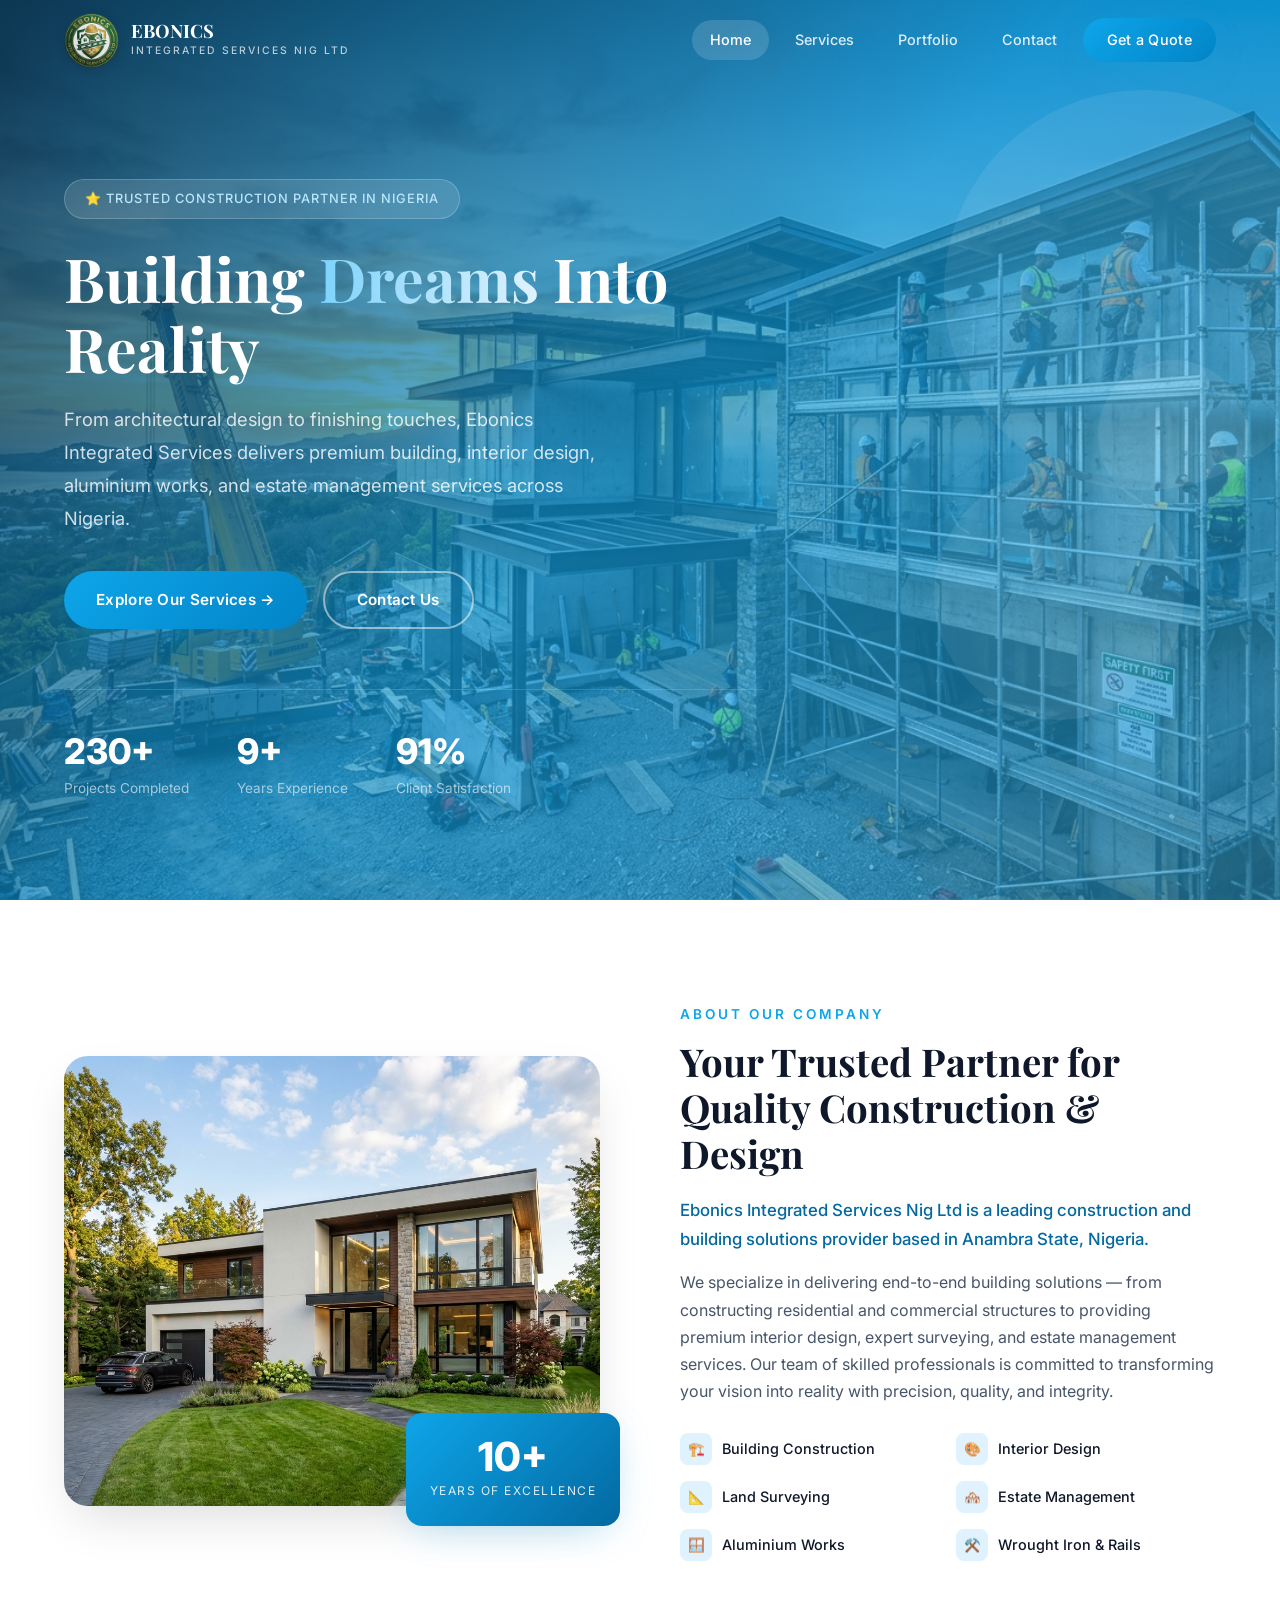
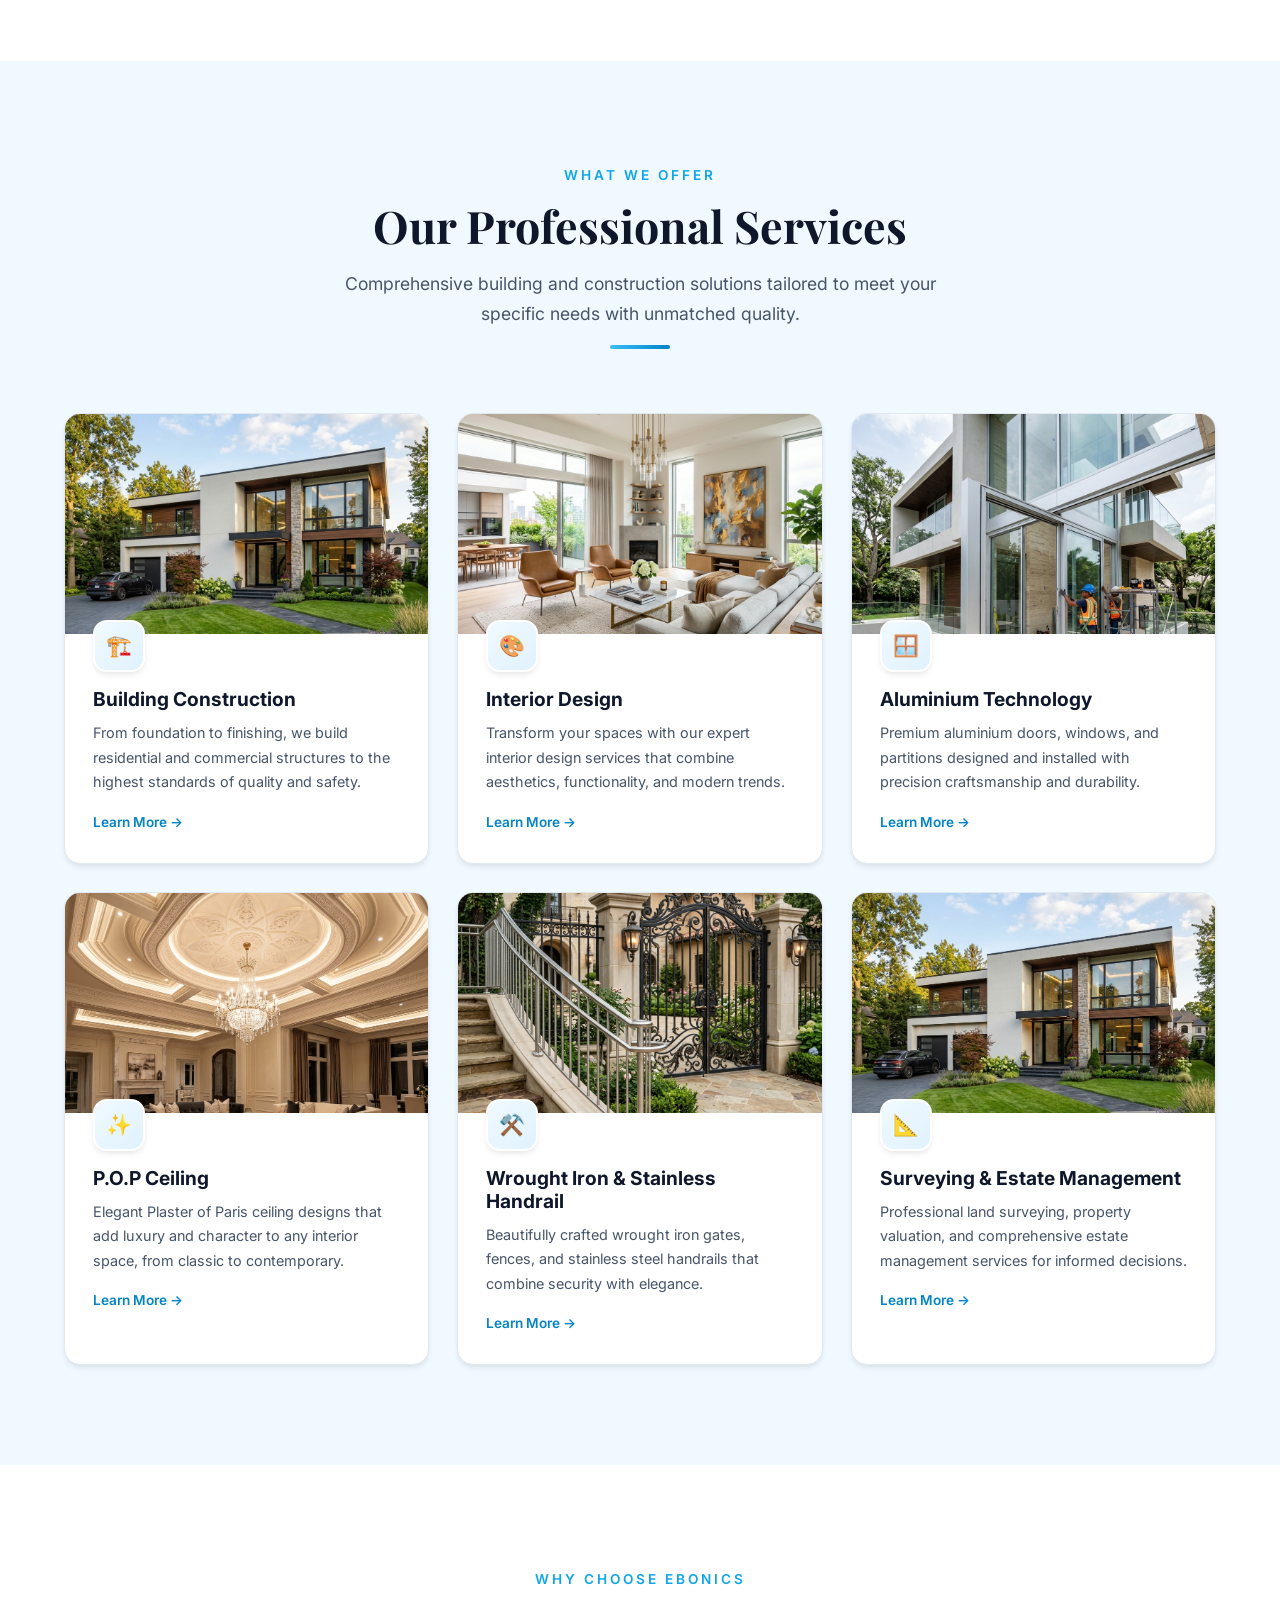
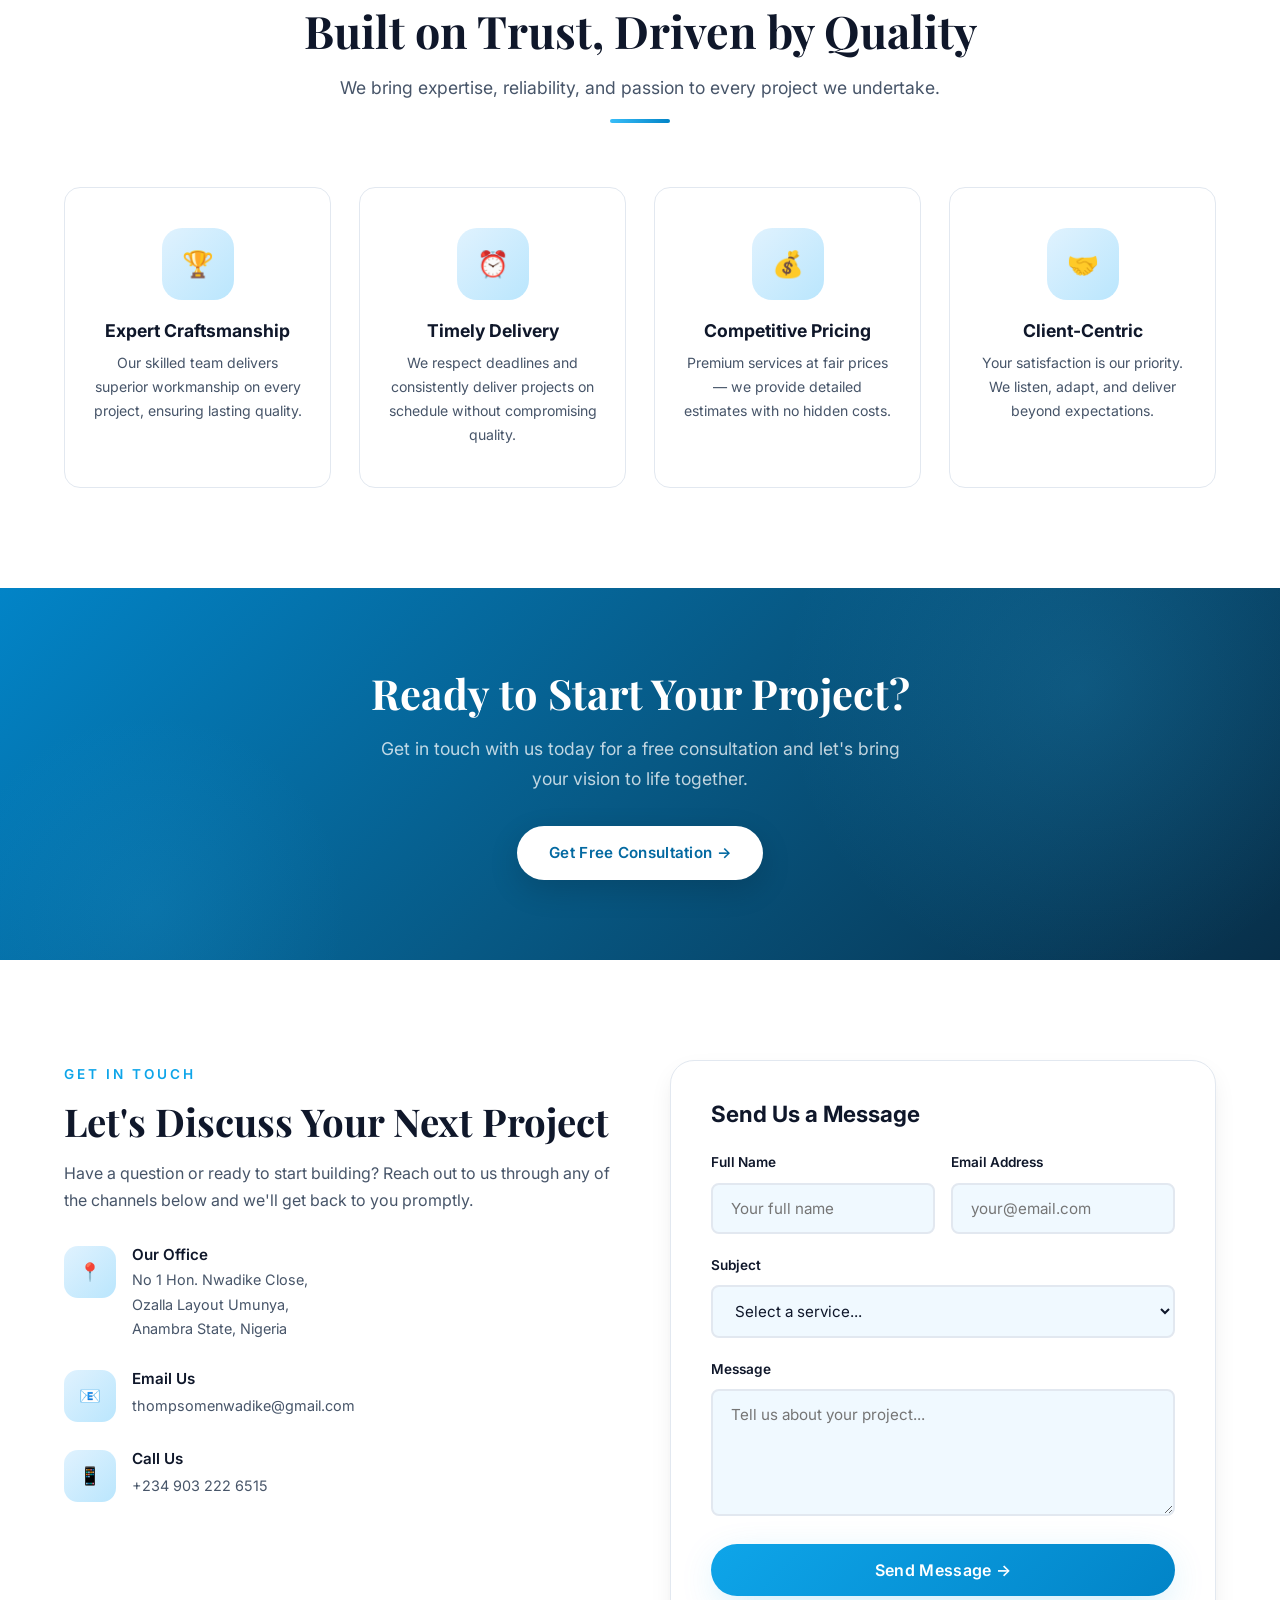
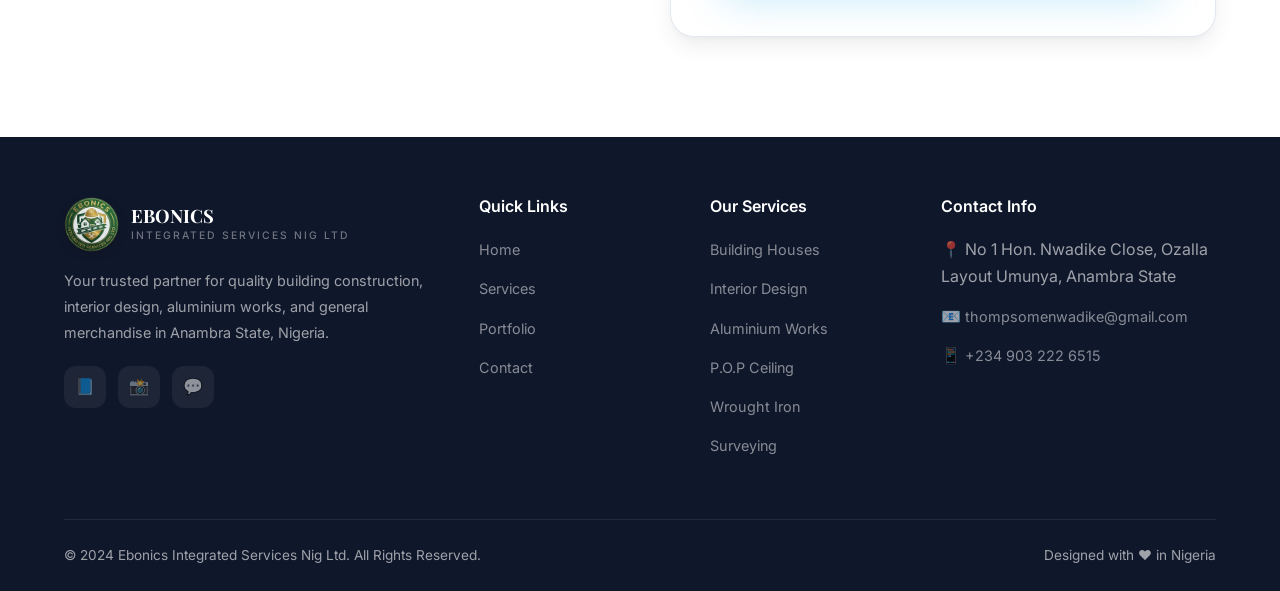
==== commit 22bb95d9: "Fix image paths, restore hero background, portfolio gallery, and clean transparent circular logo" ====
--- a/style.css
+++ b/style.css
@@ -298,8 +298,13 @@
   width: 55px;
   height: 55px;
   border-radius: 50%;
-  object-fit: cover;
-  box-shadow: var(--shadow-sm);
+  object-fit: contain;
+  filter: drop-shadow(0 2px 5px rgba(0, 0, 0, 0.15));
+  transition: transform var(--transition-fast);
+}
+
+.logo:hover img {
+  transform: scale(1.05);
 }
 
 .logo-text {
